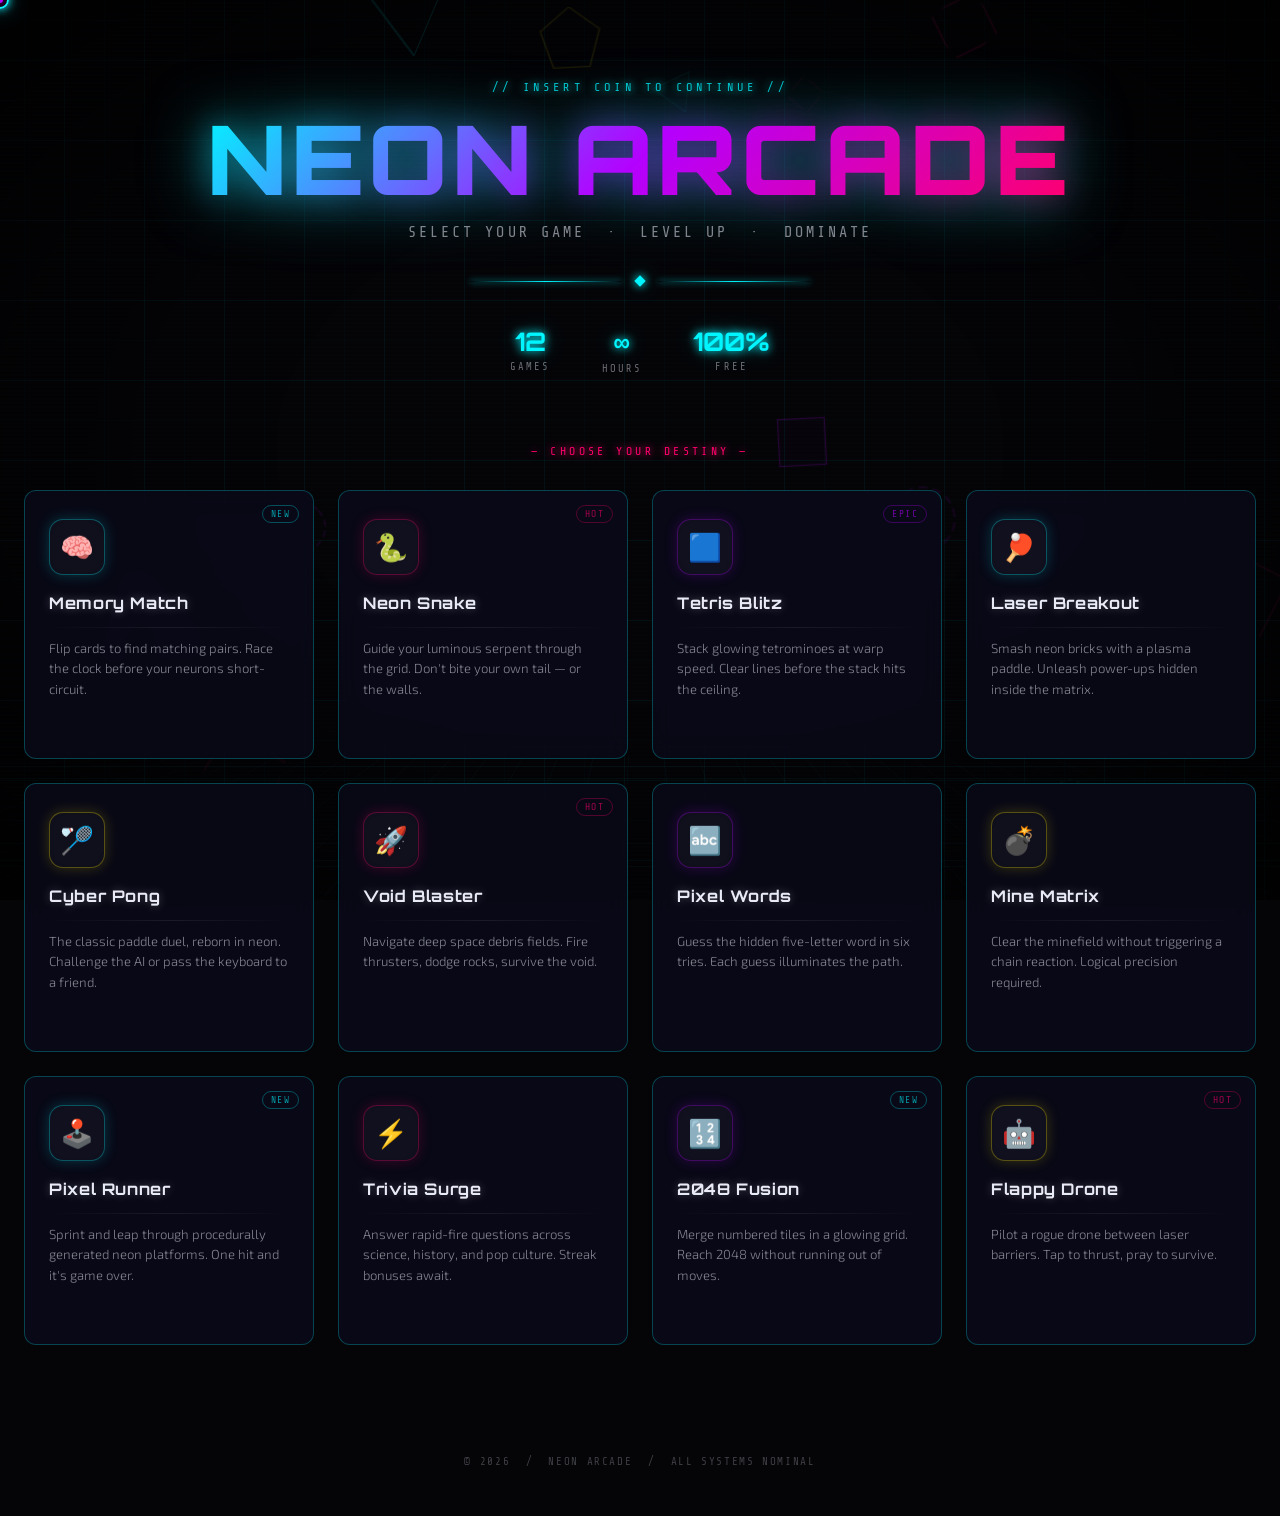
==== index.html @ ae1a5d4a "Add files via upload" ====
<!DOCTYPE html>
<html lang="en">
<head>
  <meta charset="UTF-8" />
  <meta name="viewport" content="width=device-width, initial-scale=1.0" />
  <title>NEON ARCADE — Game Hub</title>
  <link rel="preconnect" href="https://fonts.googleapis.com" />
  <link href="https://fonts.googleapis.com/css2?family=Orbitron:wght@400;700;900&family=Share+Tech+Mono&family=Exo+2:wght@300;400;600&display=swap" rel="stylesheet" />
  <link rel="stylesheet" href="https://cdnjs.cloudflare.com/ajax/libs/font-awesome/6.5.0/css/all.min.css" />

  <style>
    /* ─── CSS VARIABLES ─────────────────────────────────────────── */
    :root {
      --bg:          #050508;
      --bg-deep:     #02020a;
      --cyan:        #00f5ff;
      --pink:        #ff006e;
      --purple:      #b400ff;
      --yellow:      #ffe600;
      --white:       #e8eaf6;
      --grid-color:  rgba(0, 245, 255, 0.07);
      --card-bg:     rgba(10, 10, 25, 0.85);
      --card-border: rgba(0, 245, 255, 0.25);
      --font-title:  'Orbitron', monospace;
      --font-mono:   'Share Tech Mono', monospace;
      --font-body:   'Exo 2', sans-serif;
      --glow-cyan:   0 0 8px var(--cyan), 0 0 20px rgba(0,245,255,0.4);
      --glow-pink:   0 0 8px var(--pink), 0 0 20px rgba(255,0,110,0.4);
      --glow-purple: 0 0 8px var(--purple), 0 0 20px rgba(180,0,255,0.4);
    }

    /* ─── RESET & BASE ──────────────────────────────────────────── */
    *, *::before, *::after { box-sizing: border-box; margin: 0; padding: 0; }

    html { scroll-behavior: smooth; }

    body {
      background: var(--bg);
      color: var(--white);
      font-family: var(--font-body);
      min-height: 100vh;
      overflow-x: hidden;
      cursor: none;
    }

    /* ─── CUSTOM CURSOR ─────────────────────────────────────────── */
    #cursor {
      position: fixed;
      width: 18px; height: 18px;
      border: 2px solid var(--cyan);
      border-radius: 50%;
      pointer-events: none;
      z-index: 9999;
      transform: translate(-50%, -50%);
      transition: width .2s, height .2s, background .2s, border-color .2s;
      box-shadow: var(--glow-cyan);
      mix-blend-mode: screen;
    }
    #cursor.hover {
      width: 40px; height: 40px;
      background: rgba(0,245,255,0.1);
      border-color: var(--pink);
      box-shadow: var(--glow-pink);
    }
    #cursor-trail {
      position: fixed;
      width: 6px; height: 6px;
      background: var(--purple);
      border-radius: 50%;
      pointer-events: none;
      z-index: 9998;
      transform: translate(-50%, -50%);
      transition: left .12s ease, top .12s ease;
      box-shadow: var(--glow-purple);
      mix-blend-mode: screen;
    }

    /* ─── PARALLAX SCENE ────────────────────────────────────────── */
    #scene {
      position: fixed;
      inset: 0;
      z-index: 0;
      overflow: hidden;
      pointer-events: none;
    }

    /* Grid layers */
    .grid-layer {
      position: absolute;
      inset: -20%;
      background-image:
        linear-gradient(var(--grid-color) 1px, transparent 1px),
        linear-gradient(90deg, var(--grid-color) 1px, transparent 1px);
      will-change: transform;
    }
    .grid-layer.grid-far  { background-size: 80px 80px;  opacity: .6; }
    .grid-layer.grid-near { background-size: 40px 40px;  opacity: .35; }

    /* Perspective floor grid */
    .floor-grid {
      position: absolute;
      bottom: 0; left: -50%;
      width: 200%; height: 55%;
      background-image:
        linear-gradient(rgba(0,245,255,0.12) 1px, transparent 1px),
        linear-gradient(90deg, rgba(0,245,255,0.08) 1px, transparent 1px);
      background-size: 60px 60px;
      transform: perspective(600px) rotateX(60deg);
      transform-origin: bottom center;
      opacity: .5;
    }

    /* Floating shapes */
    .shape {
      position: absolute;
      opacity: .18;
      will-change: transform;
    }
    .shape svg { display: block; }

    /* Scanlines */
    .scanlines {
      position: fixed; inset: 0;
      background: repeating-linear-gradient(
        0deg,
        transparent,
        transparent 2px,
        rgba(0,0,0,0.08) 2px,
        rgba(0,0,0,0.08) 4px
      );
      pointer-events: none;
      z-index: 1;
    }

    /* Vignette */
    .vignette {
      position: fixed; inset: 0;
      background: radial-gradient(ellipse at center, transparent 40%, rgba(0,0,0,0.75) 100%);
      pointer-events: none;
      z-index: 1;
    }

    /* ─── PAGE WRAPPER ──────────────────────────────────────────── */
    #page {
      position: relative;
      z-index: 2;
      min-height: 100vh;
    }

    /* ─── HEADER ────────────────────────────────────────────────── */
    header {
      text-align: center;
      padding: 80px 20px 50px;
      animation: fadeSlideDown .9s cubic-bezier(0.16, 1, 0.3, 1) both;
    }

    .header-eyebrow {
      font-family: var(--font-mono);
      font-size: .75rem;
      letter-spacing: .35em;
      color: var(--cyan);
      text-shadow: var(--glow-cyan);
      text-transform: uppercase;
      margin-bottom: 16px;
      opacity: .8;
    }

    .logo {
      font-family: var(--font-title);
      font-weight: 900;
      font-size: clamp(2.8rem, 8vw, 6rem);
      line-height: 1;
      letter-spacing: .05em;
      background: linear-gradient(135deg, var(--cyan) 0%, var(--purple) 50%, var(--pink) 100%);
      -webkit-background-clip: text;
      -webkit-text-fill-color: transparent;
      background-clip: text;
      filter: drop-shadow(0 0 30px rgba(0,245,255,0.5));
      position: relative;
      display: inline-block;
    }
    .logo::after {
      content: attr(data-text);
      position: absolute;
      inset: 0;
      background: linear-gradient(135deg, var(--cyan) 0%, var(--purple) 50%, var(--pink) 100%);
      -webkit-background-clip: text;
      -webkit-text-fill-color: transparent;
      background-clip: text;
      filter: blur(16px) opacity(.45);
      z-index: -1;
    }

    .tagline {
      font-family: var(--font-mono);
      font-size: clamp(.75rem, 2vw, .95rem);
      color: var(--white);
      opacity: .55;
      margin-top: 18px;
      letter-spacing: .2em;
    }

    /* Decorative separator */
    .sep {
      display: flex;
      align-items: center;
      justify-content: center;
      gap: 14px;
      margin: 36px auto 0;
      max-width: 340px;
    }
    .sep-line {
      flex: 1;
      height: 1px;
      background: linear-gradient(90deg, transparent, var(--cyan), transparent);
      box-shadow: 0 0 6px var(--cyan);
    }
    .sep-diamond {
      width: 8px; height: 8px;
      background: var(--cyan);
      transform: rotate(45deg);
      box-shadow: var(--glow-cyan);
      animation: pulse 2s ease-in-out infinite;
    }

    /* Stat bar */
    .stat-bar {
      display: flex;
      justify-content: center;
      gap: clamp(20px, 4vw, 60px);
      margin-top: 40px;
      flex-wrap: wrap;
      animation: fadeSlideDown 1s .2s cubic-bezier(0.16, 1, 0.3, 1) both;
    }
    .stat {
      text-align: center;
    }
    .stat-num {
      font-family: var(--font-title);
      font-size: 1.6rem;
      font-weight: 700;
      color: var(--cyan);
      text-shadow: var(--glow-cyan);
    }
    .stat-label {
      font-family: var(--font-mono);
      font-size: .65rem;
      letter-spacing: .2em;
      color: var(--white);
      opacity: .45;
      margin-top: 4px;
    }

    /* ─── SECTION LABEL ─────────────────────────────────────────── */
    .section-label {
      font-family: var(--font-mono);
      font-size: .72rem;
      letter-spacing: .3em;
      color: var(--pink);
      text-shadow: var(--glow-pink);
      text-align: center;
      margin-bottom: 32px;
      opacity: .9;
      animation: fadeSlideDown 1s .4s cubic-bezier(0.16, 1, 0.3, 1) both;
    }

    /* ─── GAME GRID ─────────────────────────────────────────────── */
    #games-section {
      padding: 20px 24px 80px;
      max-width: 1400px;
      margin: 0 auto;
    }

    #game-grid {
      display: grid;
      grid-template-columns: repeat(auto-fill, minmax(260px, 1fr));
      gap: 24px;
    }

    /* ─── GAME CARD ─────────────────────────────────────────────── */
    .game-card {
      background: var(--card-bg);
      border: 1px solid var(--card-border);
      border-radius: 12px;
      padding: 28px 24px;
      cursor: pointer;
      position: relative;
      overflow: hidden;
      backdrop-filter: blur(12px);
      -webkit-backdrop-filter: blur(12px);
      transition: transform .35s cubic-bezier(0.34, 1.56, 0.64, 1),
                  box-shadow .35s ease,
                  border-color .35s ease;
      animation: cardReveal .6s cubic-bezier(0.16, 1, 0.3, 1) both;
      text-decoration: none;
      display: block;
      color: inherit;
    }

    /* Staggered reveal delays */
    .game-card:nth-child(1)  { animation-delay: .05s }
    .game-card:nth-child(2)  { animation-delay: .10s }
    .game-card:nth-child(3)  { animation-delay: .15s }
    .game-card:nth-child(4)  { animation-delay: .20s }
    .game-card:nth-child(5)  { animation-delay: .25s }
    .game-card:nth-child(6)  { animation-delay: .30s }
    .game-card:nth-child(7)  { animation-delay: .35s }
    .game-card:nth-child(8)  { animation-delay: .40s }
    .game-card:nth-child(9)  { animation-delay: .45s }
    .game-card:nth-child(10) { animation-delay: .50s }
    .game-card:nth-child(11) { animation-delay: .55s }
    .game-card:nth-child(12) { animation-delay: .60s }

    /* Neon glow corners */
    .game-card::before {
      content: '';
      position: absolute;
      inset: 0;
      border-radius: 12px;
      background: linear-gradient(135deg,
        rgba(0,245,255,0.04) 0%,
        transparent 50%,
        rgba(180,0,255,0.04) 100%);
      opacity: 0;
      transition: opacity .35s ease;
    }
    .game-card::after {
      content: '';
      position: absolute;
      top: -60%; left: -60%;
      width: 80%; height: 80%;
      background: radial-gradient(circle, rgba(0,245,255,0.12) 0%, transparent 70%);
      opacity: 0;
      transition: opacity .5s ease, top .5s ease, left .5s ease;
      pointer-events: none;
      border-radius: 50%;
    }

    .game-card:hover {
      transform: translateY(-8px) scale(1.02);
      border-color: var(--cyan);
      box-shadow:
        0 0 20px rgba(0,245,255,0.3),
        0 0 60px rgba(0,245,255,0.1),
        inset 0 0 30px rgba(0,245,255,0.04);
    }
    .game-card:hover::before { opacity: 1; }
    .game-card:hover::after  { opacity: 1; }

    /* Color variants */
    .game-card[data-color="pink"]:hover {
      border-color: var(--pink);
      box-shadow: 0 0 20px rgba(255,0,110,0.3), 0 0 60px rgba(255,0,110,0.1);
    }
    .game-card[data-color="pink"]::after {
      background: radial-gradient(circle, rgba(255,0,110,0.12) 0%, transparent 70%);
    }
    .game-card[data-color="purple"]:hover {
      border-color: var(--purple);
      box-shadow: 0 0 20px rgba(180,0,255,0.3), 0 0 60px rgba(180,0,255,0.1);
    }
    .game-card[data-color="purple"]::after {
      background: radial-gradient(circle, rgba(180,0,255,0.12) 0%, transparent 70%);
    }
    .game-card[data-color="yellow"]:hover {
      border-color: var(--yellow);
      box-shadow: 0 0 20px rgba(255,230,0,0.3), 0 0 60px rgba(255,230,0,0.1);
    }
    .game-card[data-color="yellow"]::after {
      background: radial-gradient(circle, rgba(255,230,0,0.12) 0%, transparent 70%);
    }

    /* Card top badge */
    .card-badge {
      position: absolute;
      top: 14px; right: 14px;
      font-family: var(--font-mono);
      font-size: .6rem;
      letter-spacing: .15em;
      padding: 3px 8px;
      border-radius: 100px;
      border: 1px solid currentColor;
      opacity: .6;
    }
    .badge-new   { color: var(--cyan);   border-color: rgba(0,245,255,.5); }
    .badge-hot   { color: var(--pink);   border-color: rgba(255,0,110,.5); }
    .badge-epic  { color: var(--purple); border-color: rgba(180,0,255,.5); }

    /* Icon */
    .card-icon-wrap {
      width: 56px; height: 56px;
      border-radius: 14px;
      display: flex; align-items: center; justify-content: center;
      font-size: 1.7rem;
      margin-bottom: 18px;
      position: relative;
      background: rgba(255,255,255,.03);
      border: 1px solid rgba(255,255,255,.08);
    }
    .card-icon-wrap::after {
      content: '';
      position: absolute;
      inset: -4px;
      border-radius: 18px;
      background: inherit;
      filter: blur(10px);
      opacity: .35;
      z-index: -1;
    }
    .icon-cyan   { border-color: rgba(0,245,255,.3);   box-shadow: 0 0 14px rgba(0,245,255,.2);   }
    .icon-pink   { border-color: rgba(255,0,110,.3);   box-shadow: 0 0 14px rgba(255,0,110,.2);   }
    .icon-purple { border-color: rgba(180,0,255,.3);   box-shadow: 0 0 14px rgba(180,0,255,.2);   }
    .icon-yellow { border-color: rgba(255,230,0,.3);   box-shadow: 0 0 14px rgba(255,230,0,.2);   }

    /* Card text */
    .card-title {
      font-family: var(--font-title);
      font-size: 1rem;
      font-weight: 700;
      letter-spacing: .04em;
      margin-bottom: 10px;
      text-shadow: 0 0 10px rgba(232,234,246,0.3);
    }
    .card-desc {
      font-size: .82rem;
      line-height: 1.55;
      opacity: .55;
      font-family: var(--font-body);
      font-weight: 300;
    }

    /* Arrow */
    .card-arrow {
      display: inline-flex;
      align-items: center;
      gap: 6px;
      margin-top: 18px;
      font-family: var(--font-mono);
      font-size: .72rem;
      letter-spacing: .12em;
      opacity: 0;
      transform: translateX(-6px);
      transition: opacity .3s ease, transform .3s ease;
    }
    .card-arrow .fa-arrow-right { font-size: .65rem; }
    .game-card:hover .card-arrow {
      opacity: .8;
      transform: translateX(0);
    }
    [data-color="cyan"] .card-arrow    { color: var(--cyan);   }
    [data-color="pink"] .card-arrow    { color: var(--pink);   }
    [data-color="purple"] .card-arrow  { color: var(--purple); }
    [data-color="yellow"] .card-arrow  { color: var(--yellow); }

    /* Divider line inside card */
    .card-divider {
      height: 1px;
      background: linear-gradient(90deg, transparent, rgba(255,255,255,.08), transparent);
      margin: 14px 0 10px;
    }

    /* ─── FOOTER ────────────────────────────────────────────────── */
    footer {
      text-align: center;
      padding: 30px 20px 50px;
      font-family: var(--font-mono);
      font-size: .68rem;
      letter-spacing: .15em;
      color: var(--white);
      opacity: .25;
      position: relative;
      z-index: 2;
    }

    /* ─── PAGE TRANSITION OVERLAY ───────────────────────────────── */
    #transition-overlay {
      position: fixed; inset: 0;
      background: var(--bg-deep);
      z-index: 10000;
      pointer-events: none;
      opacity: 0;
      transition: opacity .3s ease;
    }
    #transition-overlay.flash {
      opacity: 1;
    }

    /* ─── ANIMATIONS ────────────────────────────────────────────── */
    @keyframes fadeSlideDown {
      from { opacity: 0; transform: translateY(-24px); }
      to   { opacity: 1; transform: translateY(0); }
    }
    @keyframes cardReveal {
      from { opacity: 0; transform: translateY(30px) scale(.96); }
      to   { opacity: 1; transform: translateY(0) scale(1); }
    }
    @keyframes pulse {
      0%, 100% { transform: rotate(45deg) scale(1);   opacity: 1; }
      50%       { transform: rotate(45deg) scale(1.5); opacity: .6; }
    }
    @keyframes floatShape {
      0%, 100% { transform: translateY(0)   rotate(0deg); }
      50%       { transform: translateY(-30px) rotate(180deg); }
    }
    @keyframes glitchTitle {
      0%   { clip-path: inset(0 0 100% 0); }
      100% { clip-path: inset(0 0 0 0); }
    }

    /* ─── SCROLLBAR ─────────────────────────────────────────────── */
    ::-webkit-scrollbar { width: 6px; }
    ::-webkit-scrollbar-track { background: var(--bg-deep); }
    ::-webkit-scrollbar-thumb { background: var(--purple); border-radius: 3px; }
    ::-webkit-scrollbar-thumb:hover { background: var(--cyan); }

    /* ─── RESPONSIVE ────────────────────────────────────────────── */
    @media (max-width: 600px) {
      header { padding: 60px 16px 36px; }
      #game-grid { grid-template-columns: 1fr 1fr; gap: 14px; }
      .game-card { padding: 20px 16px; }
      .card-icon-wrap { width: 46px; height: 46px; font-size: 1.4rem; }
      .card-title { font-size: .88rem; }
      body { cursor: auto; }
      #cursor, #cursor-trail { display: none; }
    }
    @media (max-width: 380px) {
      #game-grid { grid-template-columns: 1fr; }
    }
  </style>
</head>
<body>

  <!-- Custom cursor -->
  <div id="cursor"></div>
  <div id="cursor-trail"></div>

  <!-- Parallax scene -->
  <div id="scene">
    <div class="grid-layer grid-far"  id="gridFar"></div>
    <div class="grid-layer grid-near" id="gridNear"></div>
    <div class="floor-grid"></div>
    <div id="shapes-container"></div>
  </div>

  <!-- Overlays -->
  <div class="scanlines"></div>
  <div class="vignette"></div>

  <!-- Page transition overlay -->
  <div id="transition-overlay"></div>

  <!-- ─── PAGE CONTENT ──────────────────────────────────────────── -->
  <div id="page">
    <header>
      <p class="header-eyebrow">// INSERT COIN TO CONTINUE //</p>
      <h1 class="logo" data-text="NEON ARCADE">NEON ARCADE</h1>
      <p class="tagline">SELECT YOUR GAME &nbsp;·&nbsp; LEVEL UP &nbsp;·&nbsp; DOMINATE</p>
      <div class="sep">
        <div class="sep-line"></div>
        <div class="sep-diamond"></div>
        <div class="sep-line"></div>
      </div>
      <div class="stat-bar">
        <div class="stat">
          <div class="stat-num" id="game-count">12</div>
          <div class="stat-label">GAMES</div>
        </div>
        <div class="stat">
          <div class="stat-num">∞</div>
          <div class="stat-label">HOURS</div>
        </div>
        <div class="stat">
          <div class="stat-num">100%</div>
          <div class="stat-label">FREE</div>
        </div>
      </div>
    </header>

    <section id="games-section">
      <p class="section-label">— CHOOSE YOUR DESTINY —</p>
      <div id="game-grid"></div>
    </section>

    <footer>
      &copy; <span id="year"></span> &nbsp;/&nbsp; NEON ARCADE &nbsp;/&nbsp; ALL SYSTEMS NOMINAL
    </footer>
  </div>

  <script>
    /* ═══════════════════════════════════════════════════════════════
       GAME_LIST  — edit this array to add / remove games
       ═══════════════════════════════════════════════════════════════ */
    const GAME_LIST = [
      {
        id: 'memory',
        title: 'Memory Match',
        icon: '🧠',
        description: 'Flip cards to find matching pairs. Race the clock before your neurons short-circuit.',
        url: 'games/memory.html',
        color: 'cyan',
        badge: 'NEW',
      },
      {
        id: 'snake',
        title: 'Neon Snake',
        icon: '🐍',
        description: 'Guide your luminous serpent through the grid. Don\'t bite your own tail — or the walls.',
        url: 'games/snake.html',
        color: 'pink',
        badge: 'HOT',
      },
      {
        id: 'tetris',
        title: 'Tetris Blitz',
        icon: '🟦',
        description: 'Stack glowing tetrominoes at warp speed. Clear lines before the stack hits the ceiling.',
        url: 'games/tetris.html',
        color: 'purple',
        badge: 'EPIC',
      },
      {
        id: 'breakout',
        title: 'Laser Breakout',
        icon: '🏓',
        description: 'Smash neon bricks with a plasma paddle. Unleash power-ups hidden inside the matrix.',
        url: 'games/breakout.html',
        color: 'cyan',
        badge: null,
      },
      {
        id: 'pong',
        title: 'Cyber Pong',
        icon: '🏸',
        description: 'The classic paddle duel, reborn in neon. Challenge the AI or pass the keyboard to a friend.',
        url: 'games/pong.html',
        color: 'yellow',
        badge: null,
      },
      {
        id: 'asteroids',
        title: 'Void Blaster',
        icon: '🚀',
        description: 'Navigate deep space debris fields. Fire thrusters, dodge rocks, survive the void.',
        url: 'games/asteroids.html',
        color: 'pink',
        badge: 'HOT',
      },
      {
        id: 'wordle',
        title: 'Pixel Words',
        icon: '🔤',
        description: 'Guess the hidden five-letter word in six tries. Each guess illuminates the path.',
        url: 'games/wordle.html',
        color: 'purple',
        badge: null,
      },
      {
        id: 'minesweeper',
        title: 'Mine Matrix',
        icon: '💣',
        description: 'Clear the minefield without triggering a chain reaction. Logical precision required.',
        url: 'games/minesweeper.html',
        color: 'yellow',
        badge: null,
      },
      {
        id: 'platformer',
        title: 'Pixel Runner',
        icon: '🕹️',
        description: 'Sprint and leap through procedurally generated neon platforms. One hit and it\'s game over.',
        url: 'games/platformer.html',
        color: 'cyan',
        badge: 'NEW',
      },
      {
        id: 'quiz',
        title: 'Trivia Surge',
        icon: '⚡',
        description: 'Answer rapid-fire questions across science, history, and pop culture. Streak bonuses await.',
        url: 'games/quiz.html',
        color: 'pink',
        badge: null,
      },
      {
        id: '2048',
        title: '2048 Fusion',
        icon: '🔢',
        description: 'Merge numbered tiles in a glowing grid. Reach 2048 without running out of moves.',
        url: 'games/2048.html',
        color: 'purple',
        badge: 'NEW',
      },
      {
        id: 'flappy',
        title: 'Flappy Drone',
        icon: '🤖',
        description: 'Pilot a rogue drone between laser barriers. Tap to thrust, pray to survive.',
        url: 'games/flappy.html',
        color: 'yellow',
        badge: 'HOT',
      },
    ];

    /* ═══════════════════════════════════════════════════════════════
       BUILD GAME GRID
       ═══════════════════════════════════════════════════════════════ */
    const grid = document.getElementById('game-grid');
    document.getElementById('game-count').textContent = GAME_LIST.length;
    document.getElementById('year').textContent = new Date().getFullYear();

    const badgeClass = { NEW: 'badge-new', HOT: 'badge-hot', EPIC: 'badge-epic' };

    GAME_LIST.forEach(game => {
      const card = document.createElement('a');
      card.href = game.url;
      card.className = 'game-card';
      card.dataset.color = game.color || 'cyan';
      card.setAttribute('aria-label', `Play ${game.title}`);

      const badge = game.badge
        ? `<span class="card-badge ${badgeClass[game.badge] || 'badge-new'}">${game.badge}</span>`
        : '';

      card.innerHTML = `
        ${badge}
        <div class="card-icon-wrap icon-${game.color || 'cyan'}">${game.icon}</div>
        <div class="card-title">${game.title}</div>
        <div class="card-divider"></div>
        <div class="card-desc">${game.description}</div>
        <div class="card-arrow">PLAY NOW <i class="fa-solid fa-arrow-right"></i></div>
      `;

      /* Mouse-follow glow inside card */
      card.addEventListener('mousemove', e => {
        const r = card.getBoundingClientRect();
        const x = ((e.clientX - r.left) / r.width  * 100).toFixed(1);
        const y = ((e.clientY - r.top)  / r.height * 100).toFixed(1);
        card.style.setProperty('--mx', x + '%');
        card.style.setProperty('--my', y + '%');
        const after = card.querySelector(':scope::after');
        card.style.cssText += `--gx:${x}%;--gy:${y}%;`;
      });

      /* Page transition on click */
      card.addEventListener('click', e => {
        e.preventDefault();
        const overlay = document.getElementById('transition-overlay');
        overlay.classList.add('flash');
        setTimeout(() => { window.location.href = game.url; }, 280);
      });

      grid.appendChild(card);
    });

    /* ═══════════════════════════════════════════════════════════════
       PARALLAX — MOUSEMOVE + SCROLL
       ═══════════════════════════════════════════════════════════════ */
    const gridFar  = document.getElementById('gridFar');
    const gridNear = document.getElementById('gridNear');

    let mx = 0, my = 0, tx = 0, ty = 0;
    let raf = null;

    document.addEventListener('mousemove', e => {
      mx = (e.clientX / window.innerWidth  - .5) * 2;
      my = (e.clientY / window.innerHeight - .5) * 2;
      if (!raf) raf = requestAnimationFrame(updateParallax);
    });

    window.addEventListener('scroll', () => {
      if (!raf) raf = requestAnimationFrame(updateParallax);
    }, { passive: true });

    function updateParallax() {
      raf = null;
      const scroll = window.scrollY;
      // Interpolate mouse
      tx += (mx - tx) * .06;
      ty += (my - ty) * .06;

      gridFar.style.transform  = `translate(${tx * 18}px, ${ty * 18 - scroll * .4}px)`;
      gridNear.style.transform = `translate(${tx * 32}px, ${ty * 32 - scroll * .7}px)`;

      // Move shapes
      document.querySelectorAll('.shape').forEach(s => {
        const depth = parseFloat(s.dataset.depth) || 1;
        const baseY = parseFloat(s.dataset.baseY) || 0;
        s.style.transform = `translate(${tx * 20 * depth}px, ${ty * 20 * depth + baseY - scroll * depth * .5}px) rotate(${s.dataset.rot || 0}deg)`;
      });

      if (Math.abs(mx - tx) > .001 || Math.abs(my - ty) > .001) {
        raf = requestAnimationFrame(updateParallax);
      }
    }

    /* ═══════════════════════════════════════════════════════════════
       SPAWN FLOATING SHAPES
       ═══════════════════════════════════════════════════════════════ */
    const shapeDefs = [
      /* [ svgContent, width, height ] */
      [`<polygon points="30,0 60,52 0,52" fill="none" stroke="#00f5ff" stroke-width="1.5"/>`, 60, 52],
      [`<rect x="2" y="2" width="46" height="46" fill="none" stroke="#ff006e" stroke-width="1.5" transform="rotate(15,25,25)"/>`, 50, 50],
      [`<circle cx="25" cy="25" r="22" fill="none" stroke="#b400ff" stroke-width="1.5" stroke-dasharray="6,4"/>`, 50, 50],
      [`<polygon points="25,0 50,43 0,43" fill="rgba(0,245,255,0.06)" stroke="#00f5ff" stroke-width="1"/>`, 50, 43],
      [`<rect x="2" y="2" width="36" height="36" fill="rgba(180,0,255,0.05)" stroke="#b400ff" stroke-width="1"/>`, 40, 40],
      [`<line x1="0" y1="0" x2="60" y2="60" stroke="#ff006e" stroke-width="1" opacity=".7"/>
        <line x1="60" y1="0" x2="0" y2="60" stroke="#ff006e" stroke-width="1" opacity=".7"/>`, 60, 60],
      [`<polygon points="25,0 48,18 39,47 11,47 2,18" fill="none" stroke="#ffe600" stroke-width="1.2"/>`, 50, 47],
      [`<circle cx="20" cy="20" r="18" fill="none" stroke="#00f5ff" stroke-width="1" stroke-dasharray="3,6"/>`, 40, 40],
    ];

    const container = document.getElementById('shapes-container');
    const shapeCount = 18;

    for (let i = 0; i < shapeCount; i++) {
      const def    = shapeDefs[i % shapeDefs.length];
      const depth  = (Math.random() * .8 + .2).toFixed(2);
      const x      = (Math.random() * 120 - 10).toFixed(1);
      const y      = (Math.random() * 120 - 10).toFixed(1);
      const scale  = (Math.random() * 1.2 + .5).toFixed(2);
      const rot    = (Math.random() * 360).toFixed(0);
      const dur    = (Math.random() * 8 + 6).toFixed(1);
      const delay  = (Math.random() * 5).toFixed(1);
      const op     = (Math.random() * .15 + .06).toFixed(2);

      const div = document.createElement('div');
      div.className = 'shape';
      div.dataset.depth  = depth;
      div.dataset.baseY  = 0;
      div.dataset.rot    = rot;
      div.style.cssText  = `
        left: ${x}%; top: ${y}%; opacity: ${op};
        animation: floatShape ${dur}s ${delay}s ease-in-out infinite alternate;
        transform-origin: center;
      `;
      div.innerHTML = `<svg xmlns="http://www.w3.org/2000/svg"
        width="${def[1] * scale}" height="${def[2] * scale}"
        viewBox="0 0 ${def[1]} ${def[2]}">${def[0]}</svg>`;
      container.appendChild(div);
    }

    /* ═══════════════════════════════════════════════════════════════
       CUSTOM CURSOR
       ═══════════════════════════════════════════════════════════════ */
    const cursor = document.getElementById('cursor');
    const trail  = document.getElementById('cursor-trail');
    let cx = 0, cy = 0, trailX = 0, trailY = 0;

    document.addEventListener('mousemove', e => { cx = e.clientX; cy = e.clientY; });

    (function animCursor() {
      cursor.style.left = cx + 'px';
      cursor.style.top  = cy + 'px';
      trailX += (cx - trailX) * .15;
      trailY += (cy - trailY) * .15;
      trail.style.left = trailX + 'px';
      trail.style.top  = trailY + 'px';
      requestAnimationFrame(animCursor);
    })();

    document.querySelectorAll('.game-card, a, button').forEach(el => {
      el.addEventListener('mouseenter', () => cursor.classList.add('hover'));
      el.addEventListener('mouseleave', () => cursor.classList.remove('hover'));
    });

    /* ═══════════════════════════════════════════════════════════════
       PAGE-LOAD REVEAL
       ═══════════════════════════════════════════════════════════════ */
    window.addEventListener('pageshow', () => {
      const overlay = document.getElementById('transition-overlay');
      overlay.style.opacity = '1';
      overlay.style.transition = 'none';
      requestAnimationFrame(() => {
        overlay.style.transition = 'opacity .4s ease';
        overlay.style.opacity    = '0';
      });
    });
  </script>
</body>
</html>
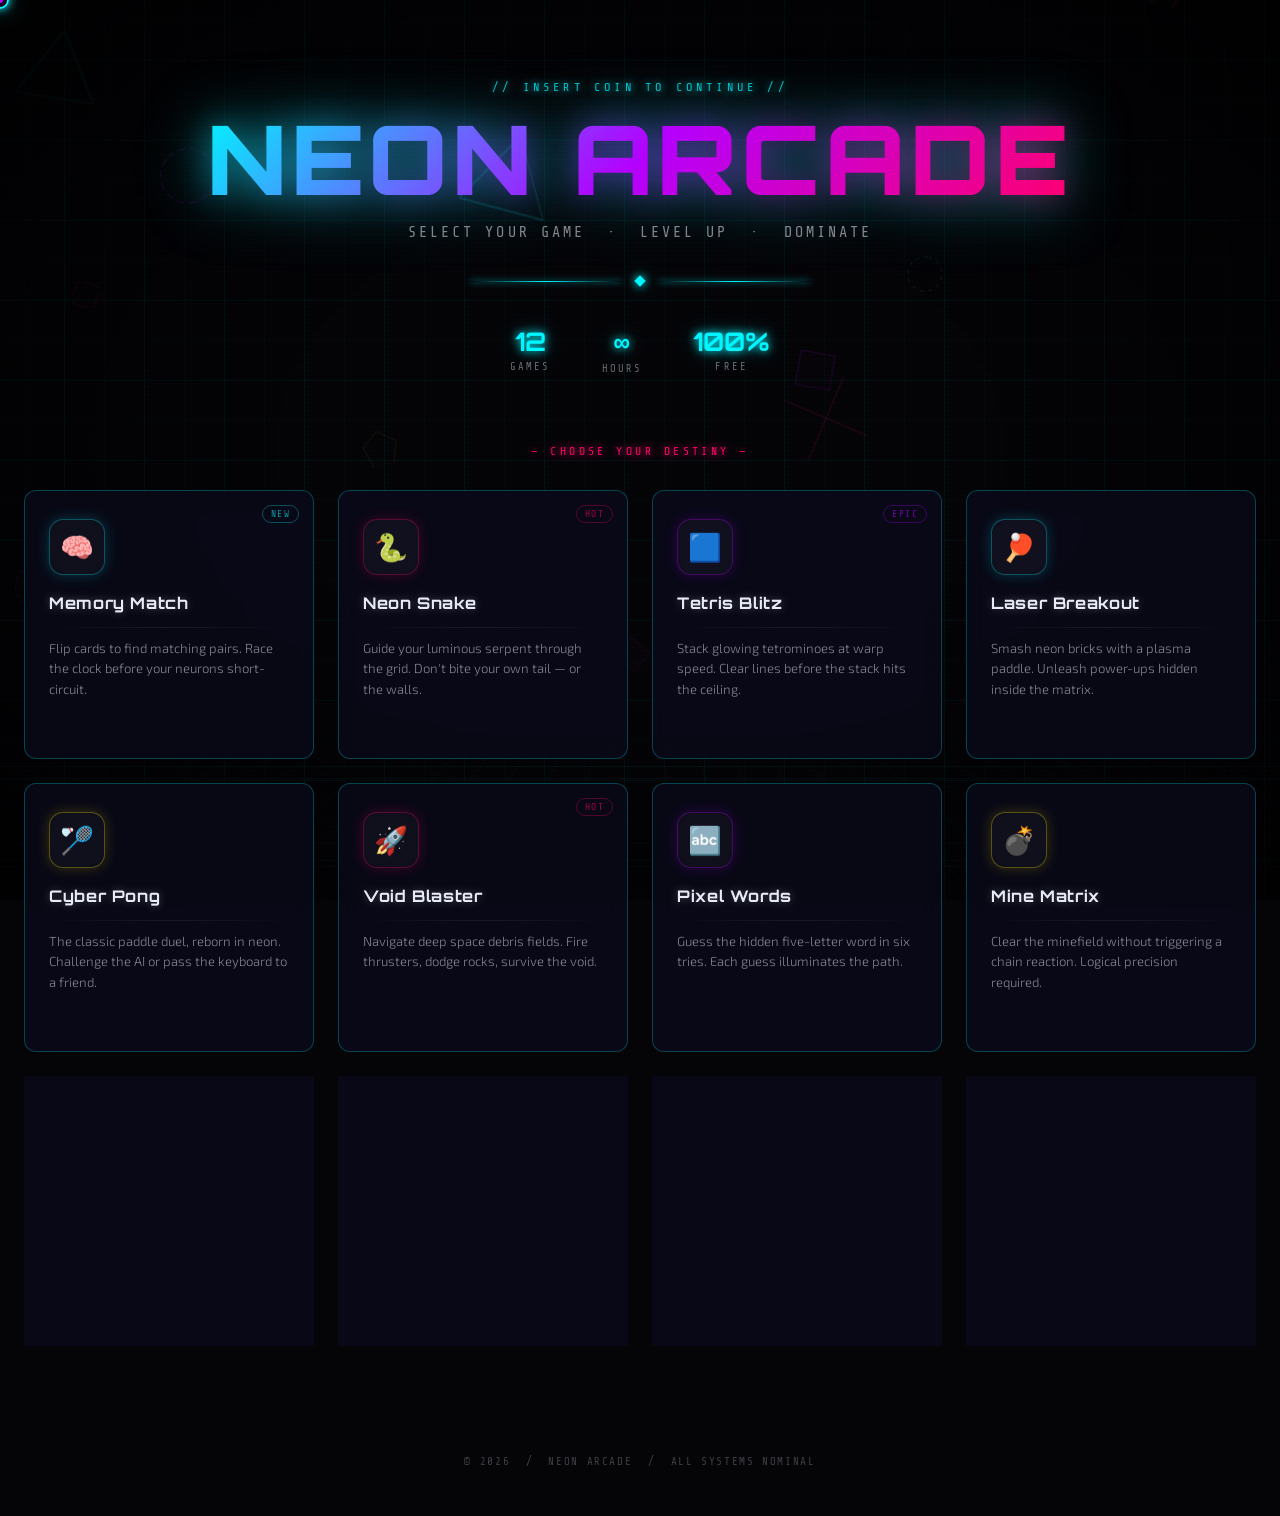
==== commit b5364e6b: "All done" ====
--- a/index.html
+++ b/index.html
@@ -7,10 +7,11 @@
   <link rel="preconnect" href="https://fonts.googleapis.com" />
   <link href="https://fonts.googleapis.com/css2?family=Orbitron:wght@400;700;900&family=Share+Tech+Mono&family=Exo+2:wght@300;400;600&display=swap" rel="stylesheet" />
   <link rel="stylesheet" href="https://cdnjs.cloudflare.com/ajax/libs/font-awesome/6.5.0/css/all.min.css" />
+  <link rel = "icon" href = "">
 
   <style>
     /* ─── CSS VARIABLES ─────────────────────────────────────────── */
-    :root {
+    :root { 
       --bg:          #050508;
       --bg-deep:     #02020a;
       --cyan:        #00f5ff;
